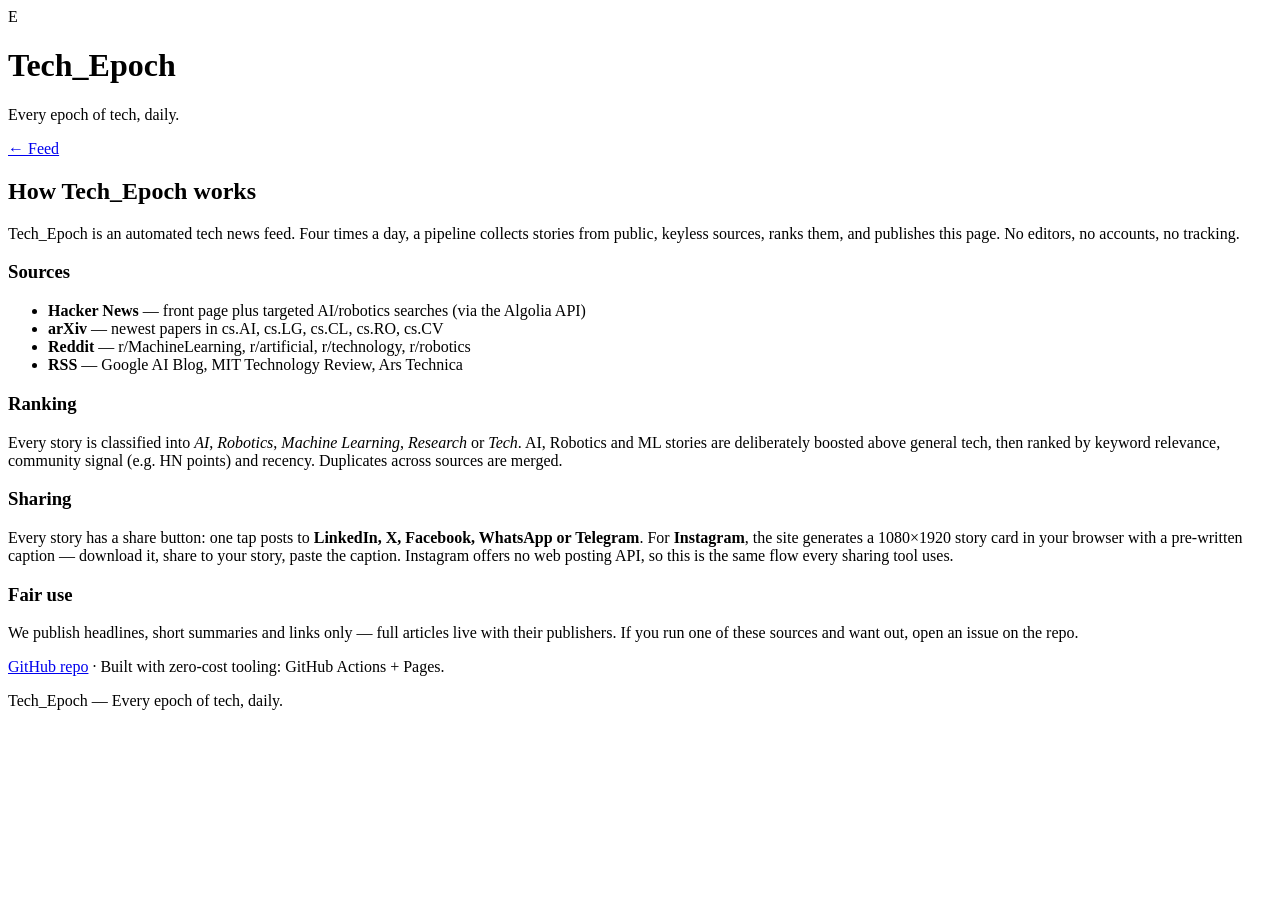
==== about.html @ 8f01f6b4 "Add site files" ====
<!DOCTYPE html>
<html lang="en">
<head>
<meta charset="UTF-8">
<meta name="viewport" content="width=device-width, initial-scale=1.0">
<title>How it works — Tech_Epoch</title>
<link rel="stylesheet" href="assets/style.css">
<link rel="icon" href="data:image/svg+xml,<svg xmlns='http://www.w3.org/2000/svg' viewBox='0 0 100 100'><rect width='100' height='100' rx='20' fill='%230b1026'/><text x='50' y='68' font-size='52' text-anchor='middle' fill='%237c5cff' font-family='monospace' font-weight='bold'>E</text></svg>">
</head>
<body>
<header class="site-header">
  <div class="wrap">
    <div class="brand">
      <span class="logo">E</span>
      <div>
        <h1>Tech_Epoch</h1>
        <p class="tagline">Every epoch of tech, daily.</p>
      </div>
    </div>
    <nav><a href="index.html">← Feed</a></nav>
  </div>
</header>

<main class="wrap article">
  <h2>How Tech_Epoch works</h2>
  <p>Tech_Epoch is an automated tech news feed. Four times a day, a pipeline collects stories from public, keyless sources, ranks them, and publishes this page. No editors, no accounts, no tracking.</p>

  <h3>Sources</h3>
  <ul>
    <li><strong>Hacker News</strong> — front page plus targeted AI/robotics searches (via the Algolia API)</li>
    <li><strong>arXiv</strong> — newest papers in cs.AI, cs.LG, cs.CL, cs.RO, cs.CV</li>
    <li><strong>Reddit</strong> — r/MachineLearning, r/artificial, r/technology, r/robotics</li>
    <li><strong>RSS</strong> — Google AI Blog, MIT Technology Review, Ars Technica</li>
  </ul>

  <h3>Ranking</h3>
  <p>Every story is classified into <em>AI</em>, <em>Robotics</em>, <em>Machine Learning</em>, <em>Research</em> or <em>Tech</em>. AI, Robotics and ML stories are deliberately boosted above general tech, then ranked by keyword relevance, community signal (e.g. HN points) and recency. Duplicates across sources are merged.</p>

  <h3>Sharing</h3>
  <p>Every story has a share button: one tap posts to <strong>LinkedIn, X, Facebook, WhatsApp or Telegram</strong>. For <strong>Instagram</strong>, the site generates a 1080×1920 story card in your browser with a pre-written caption — download it, share to your story, paste the caption. Instagram offers no web posting API, so this is the same flow every sharing tool uses.</p>

  <h3>Fair use</h3>
  <p>We publish headlines, short summaries and links only — full articles live with their publishers. If you run one of these sources and want out, open an issue on the repo.</p>

  <p><a href="https://github.com/k1sh0r3/Tech_Epoch">GitHub repo</a> · Built with zero-cost tooling: GitHub Actions + Pages.</p>
</main>

<footer class="site-footer">
  <div class="wrap"><p class="dim">Tech_Epoch — Every epoch of tech, daily.</p></div>
</footer>
</body>
</html>
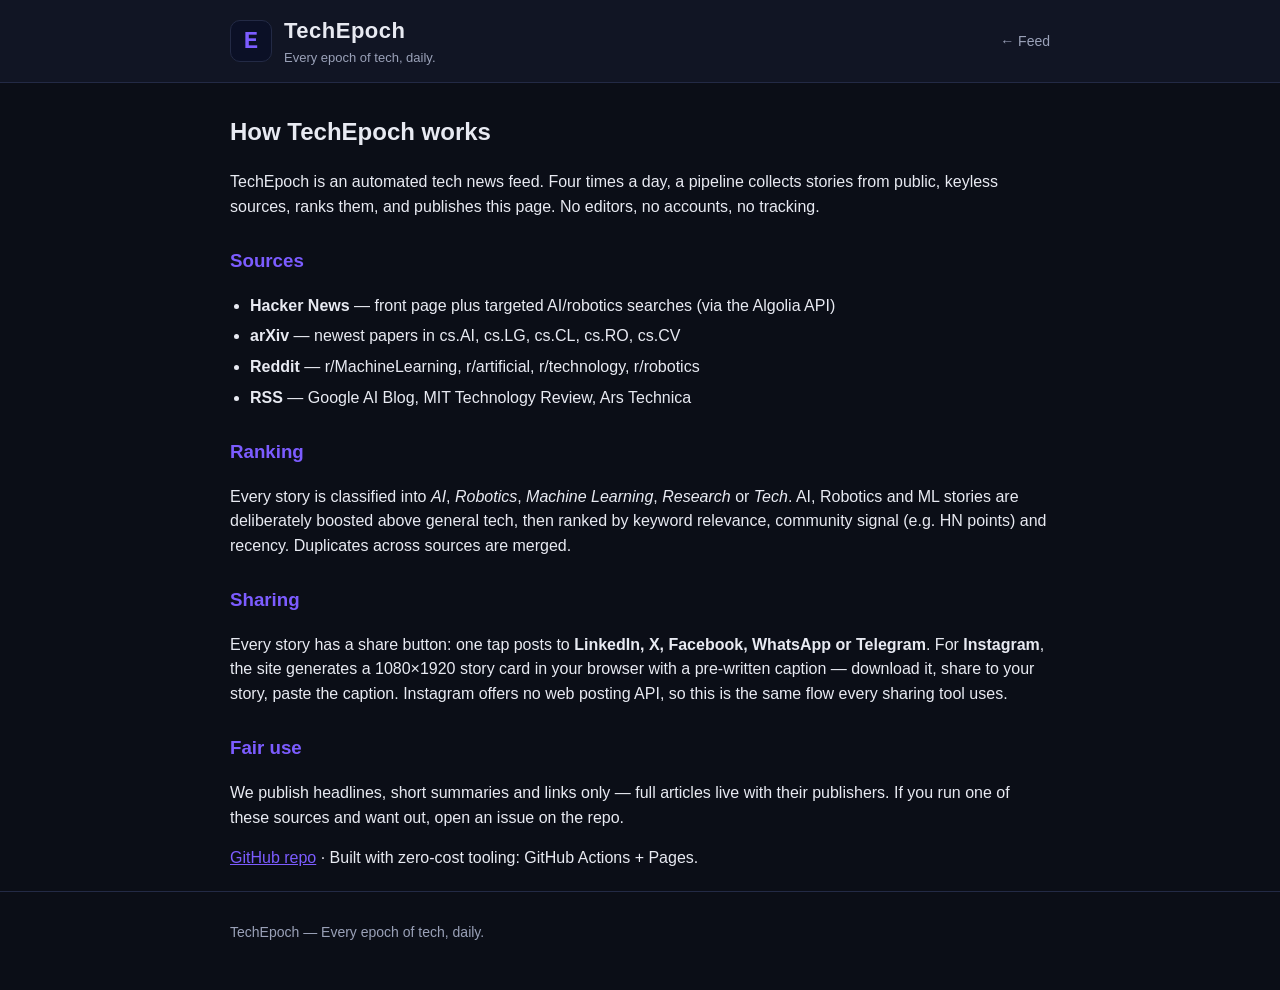
==== commit 9fa4d552: "Rename Tech_Epoch → TechEpoch across site and README, cache-bust assets" ====
--- a/about.html
+++ b/about.html
@@ -3,7 +3,7 @@
 <head>
 <meta charset="UTF-8">
 <meta name="viewport" content="width=device-width, initial-scale=1.0">
-<title>How it works — Tech_Epoch</title>
+<title>How it works — TechEpoch</title>
 <link rel="stylesheet" href="assets/style.css">
 <link rel="icon" href="data:image/svg+xml,<svg xmlns='http://www.w3.org/2000/svg' viewBox='0 0 100 100'><rect width='100' height='100' rx='20' fill='%230b1026'/><text x='50' y='68' font-size='52' text-anchor='middle' fill='%237c5cff' font-family='monospace' font-weight='bold'>E</text></svg>">
 </head>
@@ -13,7 +13,7 @@
     <div class="brand">
       <span class="logo">E</span>
       <div>
-        <h1>Tech_Epoch</h1>
+        <h1>TechEpoch</h1>
         <p class="tagline">Every epoch of tech, daily.</p>
       </div>
     </div>
@@ -22,8 +22,8 @@
 </header>
 
 <main class="wrap article">
-  <h2>How Tech_Epoch works</h2>
-  <p>Tech_Epoch is an automated tech news feed. Four times a day, a pipeline collects stories from public, keyless sources, ranks them, and publishes this page. No editors, no accounts, no tracking.</p>
+  <h2>How TechEpoch works</h2>
+  <p>TechEpoch is an automated tech news feed. Four times a day, a pipeline collects stories from public, keyless sources, ranks them, and publishes this page. No editors, no accounts, no tracking.</p>
 
   <h3>Sources</h3>
   <ul>
@@ -42,11 +42,11 @@
   <h3>Fair use</h3>
   <p>We publish headlines, short summaries and links only — full articles live with their publishers. If you run one of these sources and want out, open an issue on the repo.</p>
 
-  <p><a href="https://github.com/k1sh0r3/Tech_Epoch">GitHub repo</a> · Built with zero-cost tooling: GitHub Actions + Pages.</p>
+  <p><a href="https://github.com/k1sh0r3/TechEpoch">GitHub repo</a> · Built with zero-cost tooling: GitHub Actions + Pages.</p>
 </main>
 
 <footer class="site-footer">
-  <div class="wrap"><p class="dim">Tech_Epoch — Every epoch of tech, daily.</p></div>
+  <div class="wrap"><p class="dim">TechEpoch — Every epoch of tech, daily.</p></div>
 </footer>
 </body>
 </html>
--- a/assets/style.css
+++ b/assets/style.css
@@ -0,0 +1,115 @@
+:root {
+  --bg: #0b0e17;
+  --bg2: #111524;
+  --card: #151a2e;
+  --line: #232a45;
+  --text: #e8eaf2;
+  --dim: #9aa1b8;
+  --accent: #7c5cff;
+  --ai: #7c5cff;
+  --robotics: #38e1c6;
+  --ml: #4da3ff;
+  --research: #ffb84d;
+  --tech: #8a93a6;
+}
+* { box-sizing: border-box; }
+body {
+  margin: 0; background: var(--bg); color: var(--text);
+  font-family: -apple-system, BlinkMacSystemFont, "Segoe UI", Inter, Roboto, sans-serif;
+  line-height: 1.55;
+}
+.wrap { max-width: 860px; margin: 0 auto; padding: 0 20px; }
+a { color: var(--accent); }
+
+.site-header { background: var(--bg2); border-bottom: 1px solid var(--line); position: sticky; top: 0; z-index: 10; }
+.site-header .wrap { display: flex; align-items: center; justify-content: space-between; padding-top: 14px; padding-bottom: 14px; }
+.brand { display: flex; align-items: center; gap: 12px; }
+.logo {
+  width: 42px; height: 42px; border-radius: 10px; background: #0b1026;
+  border: 1px solid var(--line); display: flex; align-items: center; justify-content: center;
+  font-family: monospace; font-weight: bold; font-size: 24px; color: var(--accent);
+}
+.brand h1 { margin: 0; font-size: 22px; letter-spacing: 0.5px; }
+.tagline { margin: 0; color: var(--dim); font-size: 13px; }
+.site-header nav a { color: var(--dim); text-decoration: none; font-size: 14px; }
+.site-header nav a:hover { color: var(--text); }
+
+.controls { display: flex; gap: 12px; flex-wrap: wrap; align-items: center; margin: 22px 0 8px; }
+.chips { display: flex; gap: 8px; flex-wrap: wrap; flex: 1; }
+.chip {
+  background: var(--card); border: 1px solid var(--line); color: var(--dim);
+  border-radius: 999px; padding: 6px 14px; font-size: 13px; cursor: pointer;
+}
+.chip.active { background: var(--accent); border-color: var(--accent); color: #fff; }
+#search {
+  background: var(--card); border: 1px solid var(--line); color: var(--text);
+  border-radius: 10px; padding: 8px 14px; font-size: 14px; min-width: 200px;
+}
+.meta { color: var(--dim); font-size: 13px; margin: 6px 0 16px; }
+
+.feed { display: grid; gap: 14px; padding-bottom: 40px; }
+.card {
+  background: var(--card); border: 1px solid var(--line); border-radius: 14px;
+  padding: 18px 20px;
+}
+.card-top { display: flex; align-items: center; gap: 10px; margin-bottom: 8px; }
+.pill {
+  font-size: 11px; font-weight: 700; letter-spacing: 0.6px; text-transform: uppercase;
+  padding: 3px 10px; border-radius: 999px; color: #0b0e17;
+}
+.pill.AI { background: var(--ai); color: #fff; }
+.pill.Robotics { background: var(--robotics); }
+.pill.Machine.Learning, .pill.ML { background: var(--ml); color: #fff; }
+.pill.Research { background: var(--research); }
+.pill.Tech { background: var(--tech); color: #fff; }
+.card-meta { color: var(--dim); font-size: 12.5px; }
+.card h2 { margin: 0 0 8px; font-size: 18px; line-height: 1.4; }
+.card h2 a { color: var(--text); text-decoration: none; }
+.card h2 a:hover { color: var(--accent); }
+.summary { margin: 0 0 12px; color: var(--dim); font-size: 14px; }
+.card-foot { display: flex; justify-content: flex-end; }
+.btn {
+  background: var(--bg2); border: 1px solid var(--line); color: var(--text);
+  border-radius: 10px; padding: 8px 18px; font-size: 14px; cursor: pointer;
+}
+.btn:hover { border-color: var(--accent); }
+.btn.primary { background: var(--accent); border-color: var(--accent); color: #fff; }
+.empty { color: var(--dim); text-align: center; padding: 40px 0; }
+
+.article h2 { margin-top: 30px; }
+.article h3 { margin-top: 26px; color: var(--accent); }
+.article ul { padding-left: 20px; }
+.article li { margin-bottom: 6px; }
+
+.site-footer { border-top: 1px solid var(--line); padding: 24px 0 40px; margin-top: 20px; }
+.site-footer p { margin: 6px 0; font-size: 14px; }
+.dim { color: var(--dim); }
+
+/* share modal */
+.modal-backdrop {
+  position: fixed; inset: 0; background: rgba(4, 6, 12, 0.75);
+  display: flex; align-items: center; justify-content: center; z-index: 50; padding: 16px;
+}
+.modal-backdrop[hidden] { display: none; }
+.modal {
+  background: var(--bg2); border: 1px solid var(--line); border-radius: 16px;
+  max-width: 480px; width: 100%; padding: 24px; position: relative; max-height: 90vh; overflow: auto;
+}
+.modal h2 { margin: 0 0 4px; font-size: 20px; }
+.modal-title { color: var(--dim); font-size: 14px; margin: 0 0 16px; }
+.modal-close {
+  position: absolute; top: 12px; right: 16px; background: none; border: none;
+  color: var(--dim); font-size: 26px; cursor: pointer;
+}
+.share-grid { display: grid; grid-template-columns: 1fr 1fr; gap: 10px; margin-bottom: 20px; }
+.share-grid .btn { text-decoration: none; text-align: center; display: block; }
+.ig-block { border-top: 1px solid var(--line); padding-top: 16px; }
+.ig-block h3 { margin: 0 0 6px; font-size: 16px; }
+.ig-block p { font-size: 13px; margin: 0 0 12px; }
+.ig-actions { display: flex; gap: 10px; flex-wrap: wrap; }
+.ig-status { min-height: 20px; font-size: 13px; margin-top: 10px; }
+
+@media (max-width: 600px) {
+  .card h2 { font-size: 16px; }
+  .share-grid { grid-template-columns: 1fr; }
+}
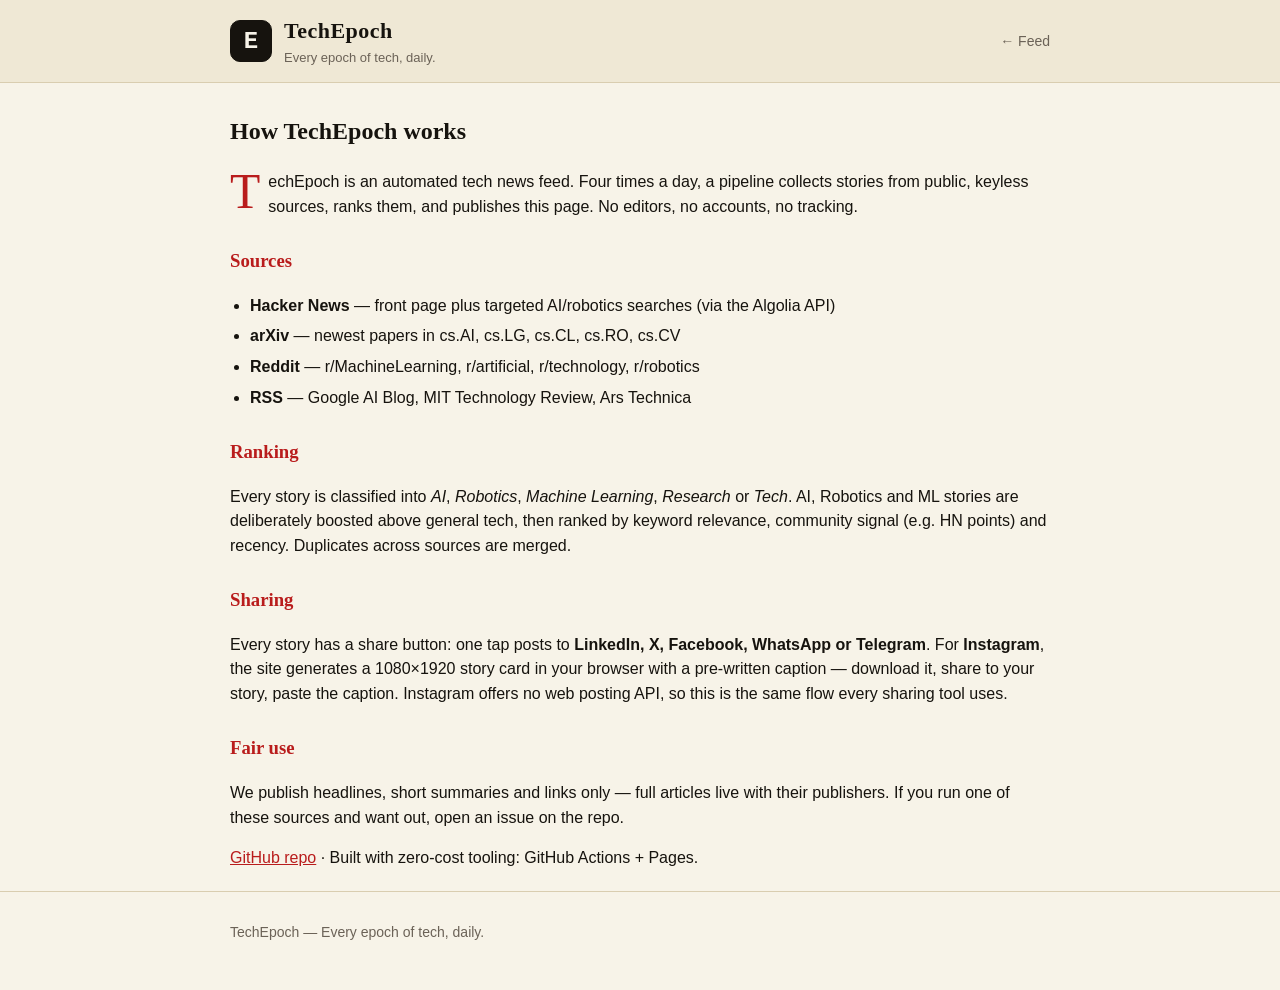
==== commit 7f2f05ea: "style: BROADSHEET visual identity (colors, gradients, animations)" ====
--- a/about.html
+++ b/about.html
@@ -4,7 +4,7 @@
 <meta charset="UTF-8">
 <meta name="viewport" content="width=device-width, initial-scale=1.0">
 <title>How it works — TechEpoch</title>
-<link rel="stylesheet" href="assets/style.css">
+<link rel="stylesheet" href="assets/style.css?v=1">
 <link rel="icon" href="data:image/svg+xml,<svg xmlns='http://www.w3.org/2000/svg' viewBox='0 0 100 100'><rect width='100' height='100' rx='20' fill='%230b1026'/><text x='50' y='68' font-size='52' text-anchor='middle' fill='%237c5cff' font-family='monospace' font-weight='bold'>E</text></svg>">
 </head>
 <body>
--- a/assets/style.css
+++ b/assets/style.css
@@ -1,16 +1,16 @@
 :root {
-  --bg: #0b0e17;
-  --bg2: #111524;
-  --card: #151a2e;
-  --line: #232a45;
-  --text: #e8eaf2;
-  --dim: #9aa1b8;
-  --accent: #7c5cff;
-  --ai: #7c5cff;
-  --robotics: #38e1c6;
-  --ml: #4da3ff;
-  --research: #ffb84d;
-  --tech: #8a93a6;
+  --bg: #f7f3e8;
+  --bg2: #efe8d5;
+  --card: #fffdf6;
+  --line: #d9cdb0;
+  --text: #16130e;
+  --dim: #6b6257;
+  --accent: #b91c1c;
+  --ai: #b91c1c;
+  --robotics: #1d6f5f;
+  --ml: #1e4fa3;
+  --research: #9a6b12;
+  --tech: #5b564a;
 }
 * { box-sizing: border-box; }
 body {
@@ -25,14 +25,14 @@
 .site-header .wrap { display: flex; align-items: center; justify-content: space-between; padding-top: 14px; padding-bottom: 14px; }
 .brand { display: flex; align-items: center; gap: 12px; }
 .logo {
-  width: 42px; height: 42px; border-radius: 10px; background: #0b1026;
-  border: 1px solid var(--line); display: flex; align-items: center; justify-content: center;
-  font-family: monospace; font-weight: bold; font-size: 24px; color: var(--accent);
+  width: 42px; height: 42px; border-radius: 10px; background: var(--text);
+  border: 1px solid var(--text); display: flex; align-items: center; justify-content: center;
+  font-family: monospace; font-weight: bold; font-size: 24px; color: var(--bg);
 }
-.brand h1 { margin: 0; font-size: 22px; letter-spacing: 0.5px; }
+.brand h1 { margin: 0; font-size: 22px; letter-spacing: 0.5px; font-family: Georgia, "Charter", "Bitstream Charter", "Sitka Text", Cambria, serif; }
 .tagline { margin: 0; color: var(--dim); font-size: 13px; }
 .site-header nav a { color: var(--dim); text-decoration: none; font-size: 14px; }
-.site-header nav a:hover { color: var(--text); }
+.site-header nav a:hover { color: var(--accent); }
 
 .controls { display: flex; gap: 12px; flex-wrap: wrap; align-items: center; margin: 22px 0 8px; }
 .chips { display: flex; gap: 8px; flex-wrap: wrap; flex: 1; }
@@ -40,7 +40,7 @@
   background: var(--card); border: 1px solid var(--line); color: var(--dim);
   border-radius: 999px; padding: 6px 14px; font-size: 13px; cursor: pointer;
 }
-.chip.active { background: var(--accent); border-color: var(--accent); color: #fff; }
+.chip.active { background: var(--accent); border-color: var(--accent); color: #fffdf6; }
 #search {
   background: var(--card); border: 1px solid var(--line); color: var(--text);
   border-radius: 10px; padding: 8px 14px; font-size: 14px; min-width: 200px;
@@ -55,29 +55,36 @@
 .card-top { display: flex; align-items: center; gap: 10px; margin-bottom: 8px; }
 .pill {
   font-size: 11px; font-weight: 700; letter-spacing: 0.6px; text-transform: uppercase;
-  padding: 3px 10px; border-radius: 999px; color: #0b0e17;
+  padding: 3px 10px; border-radius: 999px; color: #fffdf6;
 }
-.pill.AI { background: var(--ai); color: #fff; }
-.pill.Robotics { background: var(--robotics); }
-.pill.Machine.Learning, .pill.ML { background: var(--ml); color: #fff; }
-.pill.Research { background: var(--research); }
-.pill.Tech { background: var(--tech); color: #fff; }
-.card-meta { color: var(--dim); font-size: 12.5px; }
-.card h2 { margin: 0 0 8px; font-size: 18px; line-height: 1.4; }
-.card h2 a { color: var(--text); text-decoration: none; }
-.card h2 a:hover { color: var(--accent); }
+.pill.AI { background: var(--ai); color: #fffdf6; }
+.pill.Robotics { background: var(--robotics); color: #fffdf6; }
+.pill.Machine.Learning, .pill.ML { background: var(--ml); color: #fffdf6; }
+.pill.Research { background: var(--research); color: #fffdf6; }
+.pill.Tech { background: var(--tech); color: #fffdf6; }
+.card-meta { color: var(--dim); font-size: 12.5px; font-variant: small-caps; letter-spacing: 0.4px; }
+.card h2 { margin: 0 0 8px; font-size: 18px; line-height: 1.4; font-family: Georgia, "Charter", "Bitstream Charter", "Sitka Text", Cambria, serif; }
+.card h2 a {
+  color: var(--text); text-decoration: none;
+  background-image: linear-gradient(currentColor, currentColor);
+  background-size: 0% 1px; background-position: 0 100%; background-repeat: no-repeat;
+  transition: background-size 0.25s ease, color 0.25s ease;
+}
+.card h2 a:hover { color: var(--accent); background-size: 100% 1px; }
 .summary { margin: 0 0 12px; color: var(--dim); font-size: 14px; }
-.card-foot { display: flex; justify-content: flex-end; }
+.card-foot { display: flex; justify-content: space-between; align-items: center; }
+.readmore { font-size: 14px; font-weight: 600; text-decoration: none; }
+.readmore:hover { text-decoration: underline; }
 .btn {
   background: var(--bg2); border: 1px solid var(--line); color: var(--text);
   border-radius: 10px; padding: 8px 18px; font-size: 14px; cursor: pointer;
 }
 .btn:hover { border-color: var(--accent); }
-.btn.primary { background: var(--accent); border-color: var(--accent); color: #fff; }
+.btn.primary { background: var(--accent); border-color: var(--accent); color: #fffdf6; }
 .empty { color: var(--dim); text-align: center; padding: 40px 0; }
 
-.article h2 { margin-top: 30px; }
-.article h3 { margin-top: 26px; color: var(--accent); }
+.article h2 { margin-top: 30px; font-family: Georgia, "Charter", "Bitstream Charter", "Sitka Text", Cambria, serif; }
+.article h3 { margin-top: 26px; color: var(--accent); font-family: Georgia, "Charter", "Bitstream Charter", "Sitka Text", Cambria, serif; }
 .article ul { padding-left: 20px; }
 .article li { margin-bottom: 6px; }
 
@@ -87,7 +94,7 @@
 
 /* share modal */
 .modal-backdrop {
-  position: fixed; inset: 0; background: rgba(4, 6, 12, 0.75);
+  position: fixed; inset: 0; background: rgba(22, 19, 14, 0.55);
   display: flex; align-items: center; justify-content: center; z-index: 50; padding: 16px;
 }
 .modal-backdrop[hidden] { display: none; }
@@ -113,3 +120,12 @@
   .card h2 { font-size: 16px; }
   .share-grid { grid-template-columns: 1fr; }
 }
+
+/* broadsheet helpers */
+::selection { background: var(--accent); color: #fffdf6; }
+.article > p:first-of-type::first-letter {
+  font-family: Georgia, "Charter", serif; font-size: 3.1em; float: left;
+  line-height: 0.9; padding-right: 8px; color: var(--accent);
+}
+
+@media (prefers-reduced-motion: reduce) { * { animation: none !important; transition: none !important; } }
